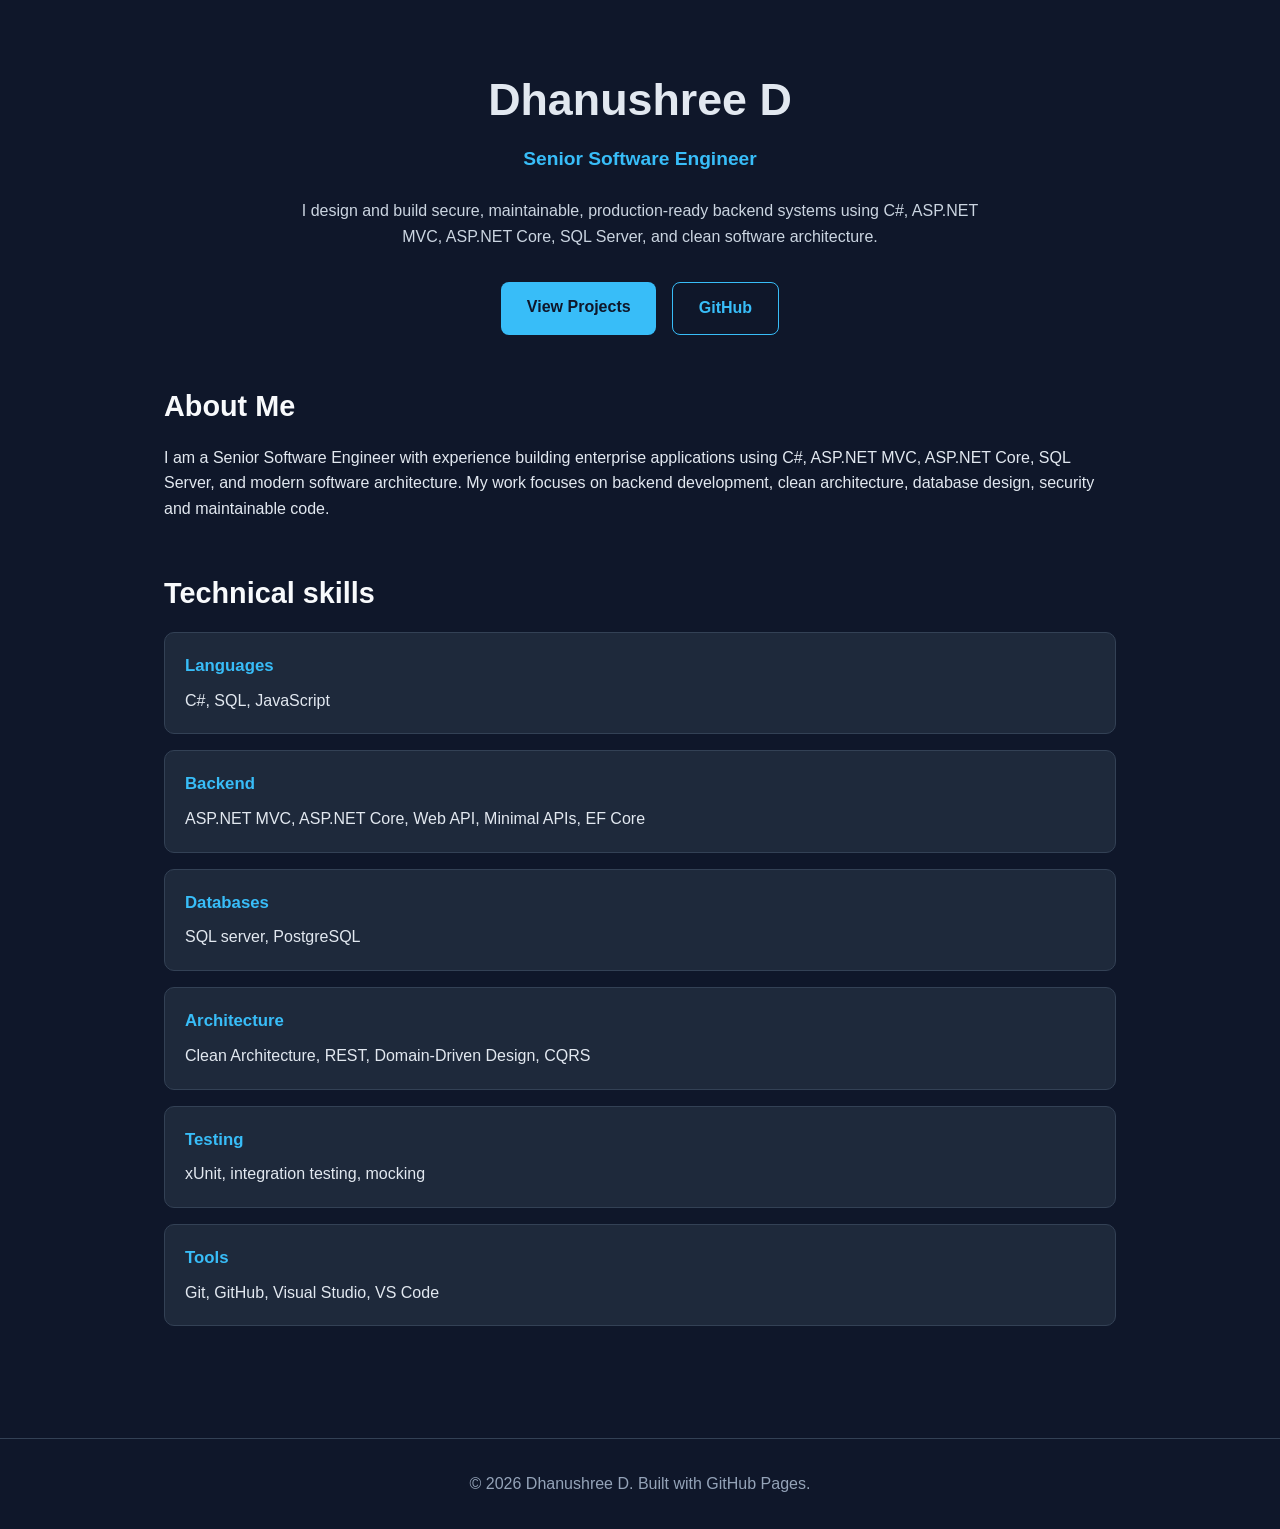
==== index.html @ 64f42e45 "feat: Add initial portfolio home page" ====
<!DOCTYPE html>
<html lang="en">
  <head>
    <meta charset="UTF-8" />
    <meta name="viewport" content="width=device-width, initial-scale=1.0" />
    <title>Dhanushree D | Senior Software Engineer</title>
    <meta name="description" content="Portfolio of Dhanushree D, Senior Software Engineer specializing in C#, ASP.NET Core, SQL Server, and clean software architecture." />
    <style>
      * {
        margin: 0;
        padding: 0;
        box-sizing: border-box;
      }
      body {
        font-family: "Segoe UI", Arial, sans-serif;
        background: #0f172a;
        color: #e2e8f0;
        line-height: 1.6;
      }
      .container {
        max-width: 1000px;
        margin: 0 auto;
        padding: 4rem 1.5rem;
      }
      header {
        text-align: center;
        margin-bottom: 3rem;
      }
      h1 {
        font-size: 2.8rem;
        margin-bottom: 0.5rem;
      }
      .role {
        color: #38bdf8;
        font-weight: 600;
        font-size: 1.2rem;
      }
      .intro {
        max-width: 700px;
        margin: 1.5rem auto 2rem;
        color: #cbd5e1;
      }
      .buttons {
        display: flex;
        gap: 1rem;
        justify-content: center;
        flex-wrap: wrap;
      }
      .btn {
        display: inline-block;
        padding: 0.8rem 1.6rem;
        border-radius: 8px;
        text-decoration: none;
        font-weight: 600;
        transition: 0.2s ease;
      }
      .btn-primary {
        background: #38bdf8;
        color: #0f172a;
      }
      .btn-primary:hover {
        background: #0ea5e9;
      }
      .btn-secondary {
        border: 1px solid #38bdf8;
        color: #38bdf8;
      }
      .btn-secondary:hover {
        background: rgba (56, 189, 248, 0.1);
      }
      section {
        margin-bottom: 3rem;
      }
      h2 {
        font-size: 1.8rem;
        margin-bottom: 1rem;
        color: #f8fafc;
      }
      .skills {
        display: grid;
        grid-template-columns: repeat(autofill, minmax(220px, 1fr));
        gap: 1rem;
      }
      .skill-card {
        background: #1e293b;
        padding: 1.25rem;
        border-radius: 10px;
        border: 1px solid #334155;
      }
      .skill-card h3 {
        color: #38bdf8;
        margin-bottom: 0.5rem;
        font-size: 1.05rem;
      }
      footer {
        text-align: center;
        padding: 2rem 0;
        color: #94a3b8;
        border-top: 1px solid #334155;
      }
      @media (max-width: 600px) {
        h1 {
          font-size: 2rem;
        }
      }
    </style>
  </head>
  <body>
    <div class="container">
      <header>
        <h1>Dhanushree D</h1>
        <p class="role">Senior Software Engineer</p>
        <p class="intro">          
          I design and build secure, maintainable, production-ready backend systems using C#, ASP.NET MVC, ASP.NET Core, SQL Server, and clean software architecture.
        </p>
          <div class="buttons">
          <a class="btn btn-primary" href="#projects">View Projects</a>
          <a class="btn btn-secondary" href="https://github.com/DhanushreeD-Codes" targer="_blank" rel="noopener">GitHub</a>
        </div>
      </header>
    <section id="about">
      <h2>About Me</h2>
      <p>
        I am a Senior Software Engineer with experience building enterprise applications using C#, ASP.NET MVC, ASP.NET Core, SQL Server, and modern software architecture.
        My work focuses on backend development, clean architecture, database design, security and maintainable code.
      </p>
    </section>
      <section id="skills">
        <h2>Technical skills</h2>
        <div class="skills">
          <div class="skill-card">
            <h3>Languages</h3>
            <p>C#, SQL, JavaScript</p>
          </div>
          <div class="skill-card">
            <h3>Backend</h3>
            <p>ASP.NET MVC, ASP.NET Core, Web API, Minimal APIs, EF Core</p>
          </div>
          <div class="skill-card">
            <h3>Databases</h3>
            <p>SQL server, PostgreSQL</p>
          </div>
          <div class="skill-card">
            <h3>Architecture</h3>
            <p>Clean Architecture, REST, Domain-Driven Design, CQRS</p>
          </div>
          <div class="skill-card">
            <h3>Testing</h3>
            <p>xUnit, integration testing, mocking</p>
          </div>
          <div class="skill-card">
            <h3>Tools</h3>
            <p>Git, GitHub, Visual Studio, VS Code</p>
          </div>
        </div>
      </section>
    </div>
    <footer>
      <p>©️ <span id="year"></span> Dhanushree D. Built with GitHub Pages.</p>
    </footer>
    <script>
      document.getElementById("year").textContent = new Date().getFullYear();
    </script>
  </body>
</html>
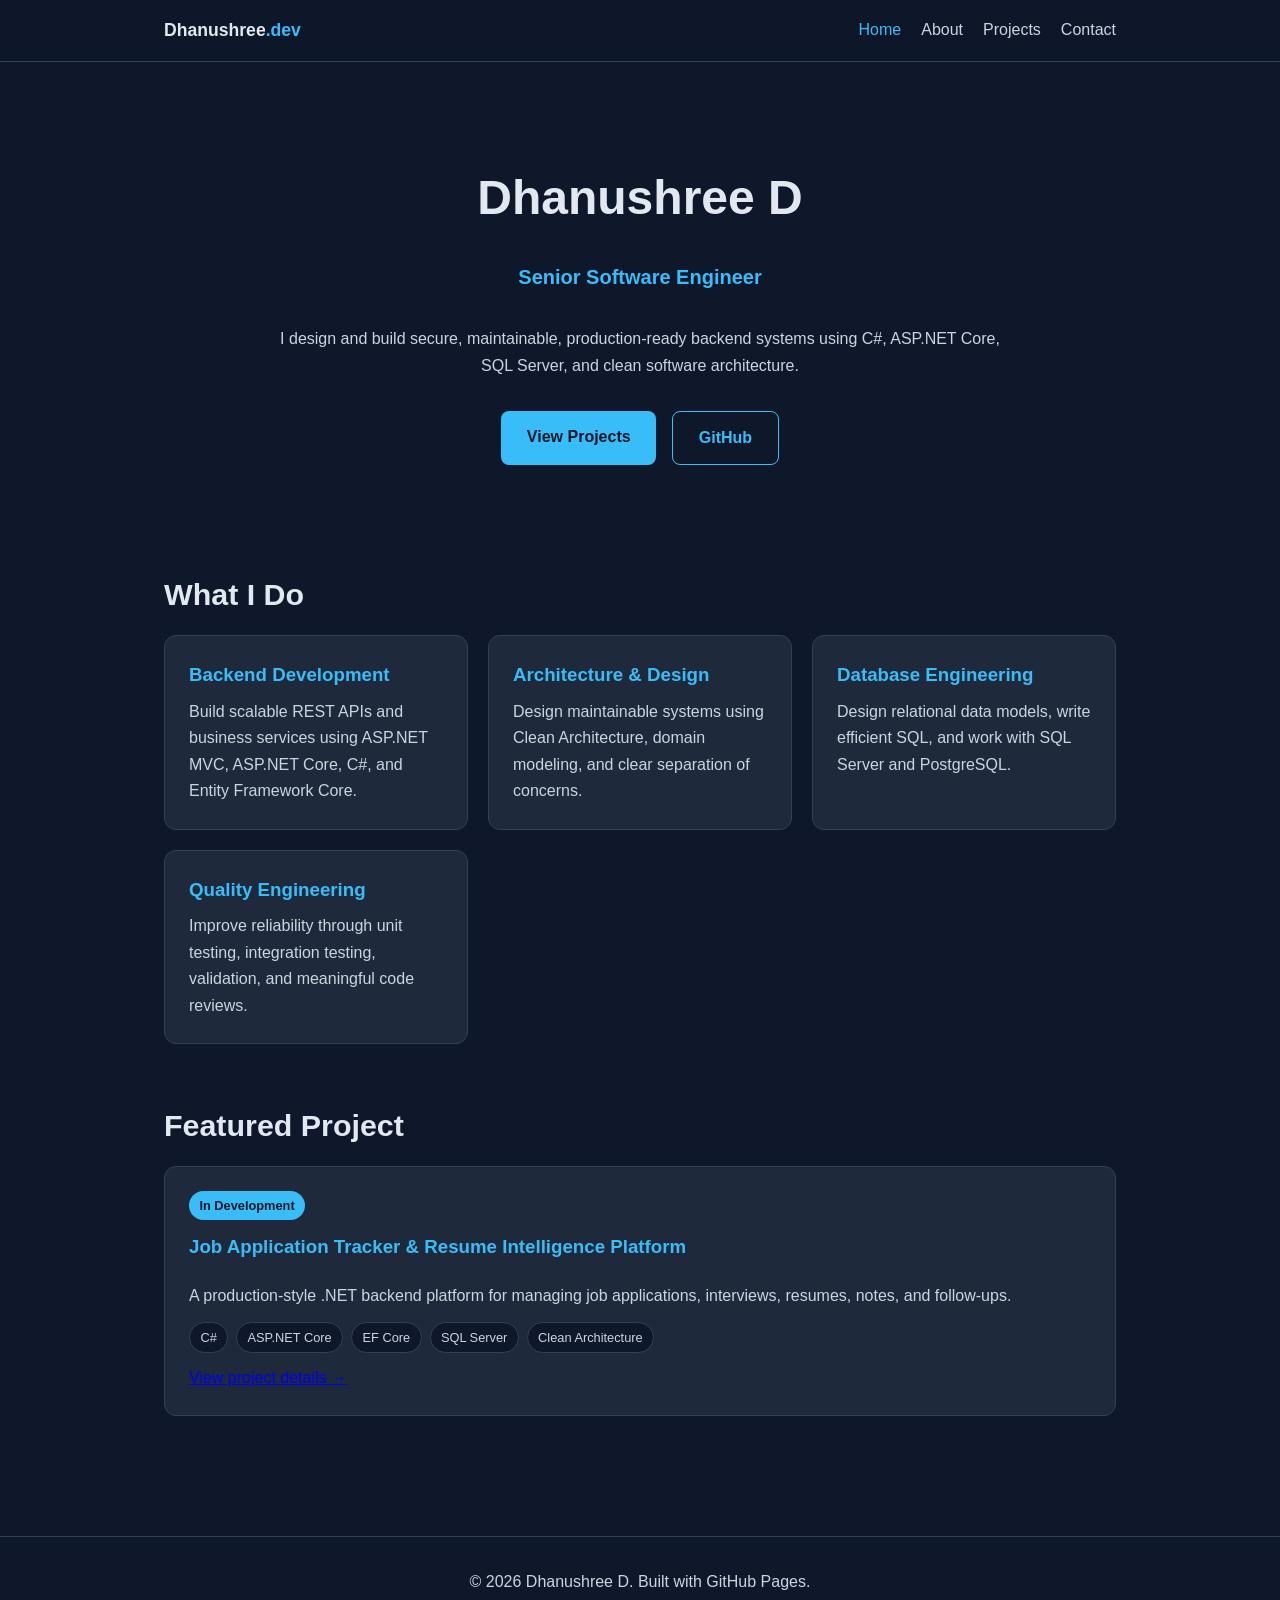
==== commit 23f3fff4: "feat: redesign homepage with shared layout and featured project" ====
--- a/index.html
+++ b/index.html
@@ -1,165 +1,87 @@
 <!DOCTYPE html>
 <html lang="en">
-  <head>
-    <meta charset="UTF-8" />
-    <meta name="viewport" content="width=device-width, initial-scale=1.0" />
-    <title>Dhanushree D | Senior Software Engineer</title>
-    <meta name="description" content="Portfolio of Dhanushree D, Senior Software Engineer specializing in C#, ASP.NET Core, SQL Server, and clean software architecture." />
-    <style>
-      * {
-        margin: 0;
-        padding: 0;
-        box-sizing: border-box;
-      }
-      body {
-        font-family: "Segoe UI", Arial, sans-serif;
-        background: #0f172a;
-        color: #e2e8f0;
-        line-height: 1.6;
-      }
-      .container {
-        max-width: 1000px;
-        margin: 0 auto;
-        padding: 4rem 1.5rem;
-      }
-      header {
-        text-align: center;
-        margin-bottom: 3rem;
-      }
-      h1 {
-        font-size: 2.8rem;
-        margin-bottom: 0.5rem;
-      }
-      .role {
-        color: #38bdf8;
-        font-weight: 600;
-        font-size: 1.2rem;
-      }
-      .intro {
-        max-width: 700px;
-        margin: 1.5rem auto 2rem;
-        color: #cbd5e1;
-      }
-      .buttons {
-        display: flex;
-        gap: 1rem;
-        justify-content: center;
-        flex-wrap: wrap;
-      }
-      .btn {
-        display: inline-block;
-        padding: 0.8rem 1.6rem;
-        border-radius: 8px;
-        text-decoration: none;
-        font-weight: 600;
-        transition: 0.2s ease;
-      }
-      .btn-primary {
-        background: #38bdf8;
-        color: #0f172a;
-      }
-      .btn-primary:hover {
-        background: #0ea5e9;
-      }
-      .btn-secondary {
-        border: 1px solid #38bdf8;
-        color: #38bdf8;
-      }
-      .btn-secondary:hover {
-        background: rgba (56, 189, 248, 0.1);
-      }
-      section {
-        margin-bottom: 3rem;
-      }
-      h2 {
-        font-size: 1.8rem;
-        margin-bottom: 1rem;
-        color: #f8fafc;
-      }
-      .skills {
-        display: grid;
-        grid-template-columns: repeat(autofill, minmax(220px, 1fr));
-        gap: 1rem;
-      }
-      .skill-card {
-        background: #1e293b;
-        padding: 1.25rem;
-        border-radius: 10px;
-        border: 1px solid #334155;
-      }
-      .skill-card h3 {
-        color: #38bdf8;
-        margin-bottom: 0.5rem;
-        font-size: 1.05rem;
-      }
-      footer {
-        text-align: center;
-        padding: 2rem 0;
-        color: #94a3b8;
-        border-top: 1px solid #334155;
-      }
-      @media (max-width: 600px) {
-        h1 {
-          font-size: 2rem;
-        }
-      }
-    </style>
-  </head>
-  <body>
-    <div class="container">
-      <header>
-        <h1>Dhanushree D</h1>
-        <p class="role">Senior Software Engineer</p>
-        <p class="intro">          
-          I design and build secure, maintainable, production-ready backend systems using C#, ASP.NET MVC, ASP.NET Core, SQL Server, and clean software architecture.
+<head>
+  <meta charset="UTF-8" />
+  <meta name="viewport" content="width=device-width, initial-scale=1.0" />
+  <title>Dhanushree D | Senior Software Engineer</title>
+  <meta name="description" content="Portfolio of Dhanushree D, Senior .NET Engineer specializing in C#, ASP.NET Core, SQL Server, and clean software architecture." />
+  <link rel="stylesheet" href="assets/css/style.css" />
+</head>
+<body>
+  <header class="site-header">
+    <nav class="nav">
+      <a class="brand" href="index.html">Dhanushree<span>.dev</span></a>
+      <div class="nav-links">
+        <a href="index.html">Home</a>
+        <a href="about.html">About</a>
+        <a href="projects.html">Projects</a>
+        <a href="contact.html">Contact</a>
+      </div>
+    </nav>
+  </header>
+
+  <main class="container">
+    <section class="hero">
+      <h1>Dhanushree D</h1>
+      <p class="role">Senior Software Engineer</p>
+      <p>
+        I design and build secure, maintainable, production-ready backend systems using C#, ASP.NET Core, SQL Server, and clean software architecture.
+      </p>
+
+      <div class="buttons">
+        <a class="btn btn-primary" href="projects.html">View Projects</a>
+        <a class="btn btn-secondary" href="https://github.com/DhanushreeD-codes" target="_blank" rel="noopener">GitHub</a>
+      </div>
+    </section>
+
+    <section>
+      <h2>What I Do</h2>
+      <div class="grid">
+        <div class="card">
+          <h3>Backend Development</h3>
+          <p>Build scalable REST APIs and business services using ASP.NET MVC, ASP.NET Core, C#, and Entity Framework Core.</p>
+        </div>
+        <div class="card">
+          <h3>Architecture & Design</h3>
+          <p>Design maintainable systems using Clean Architecture, domain modeling, and clear separation of concerns.</p>
+        </div>
+        <div class="card">
+          <h3>Database Engineering</h3>
+          <p>Design relational data models, write efficient SQL, and work with SQL Server and PostgreSQL.</p>
+        </div>
+        <div class="card">
+          <h3>Quality Engineering</h3>
+          <p>Improve reliability through unit testing, integration testing, validation, and meaningful code reviews.</p>
+        </div>
+      </div>
+    </section>
+
+    <section>
+      <h2>Featured Project</h2>
+      <div class="card project-card">
+        <span class="project-status">In Development</span>
+        <h3>Job Application Tracker & Resume Intelligence Platform</h3>
+        <p>
+          A production-style .NET backend platform for managing job applications, interviews, resumes, notes, and follow-ups.
         </p>
-          <div class="buttons">
-          <a class="btn btn-primary" href="#projects">View Projects</a>
-          <a class="btn btn-secondary" href="https://github.com/DhanushreeD-Codes" targer="_blank" rel="noopener">GitHub</a>
+        <div class="tags">
+          <span class="tag">C#</span>
+          <span class="tag">ASP.NET Core</span>
+          <span class="tag">EF Core</span>
+          <span class="tag">SQL Server</span>
+          <span class="tag">Clean Architecture</span>
         </div>
-      </header>
-    <section id="about">
-      <h2>About Me</h2>
-      <p>
-        I am a Senior Software Engineer with experience building enterprise applications using C#, ASP.NET MVC, ASP.NET Core, SQL Server, and modern software architecture.
-        My work focuses on backend development, clean architecture, database design, security and maintainable code.
-      </p>
+        <p>
+          <a href="projects.html">View project details →</a>
+        </p>
+      </div>
     </section>
-      <section id="skills">
-        <h2>Technical skills</h2>
-        <div class="skills">
-          <div class="skill-card">
-            <h3>Languages</h3>
-            <p>C#, SQL, JavaScript</p>
-          </div>
-          <div class="skill-card">
-            <h3>Backend</h3>
-            <p>ASP.NET MVC, ASP.NET Core, Web API, Minimal APIs, EF Core</p>
-          </div>
-          <div class="skill-card">
-            <h3>Databases</h3>
-            <p>SQL server, PostgreSQL</p>
-          </div>
-          <div class="skill-card">
-            <h3>Architecture</h3>
-            <p>Clean Architecture, REST, Domain-Driven Design, CQRS</p>
-          </div>
-          <div class="skill-card">
-            <h3>Testing</h3>
-            <p>xUnit, integration testing, mocking</p>
-          </div>
-          <div class="skill-card">
-            <h3>Tools</h3>
-            <p>Git, GitHub, Visual Studio, VS Code</p>
-          </div>
-        </div>
-      </section>
-    </div>
-    <footer>
-      <p>©️ <span id="year"></span> Dhanushree D. Built with GitHub Pages.</p>
-    </footer>
-    <script>
-      document.getElementById("year").textContent = new Date().getFullYear();
-    </script>
-  </body>
+  </main>
+
+  <footer class="site-footer">
+    <p>© <span id="year"></span> Dhanushree D. Built with GitHub Pages.</p>
+  </footer>
+
+  <script src="assets/js/main.js"></script>
+</body>
 </html>
--- a/assets/css/style.css
+++ b/assets/css/style.css
@@ -0,0 +1,254 @@
+:root {
+  --bg: #0f172a;
+  --surface: #1e293b;
+  --border: #334155;
+  --text: #e2e8f0;
+  --muted: #cbd5e1;
+  --accent: #38bdf8;
+  --accent-dark: #0ea5e9;
+}
+
+* {
+  margin: 0;
+  padding: 0;
+  box-sizing: border-box;
+}
+
+body {
+  font-family: "Segoe UI", Arial, sans-serif;
+  background: var(--bg);
+  color: var(--text);
+  line-height: 1.65;
+}
+
+.container {
+  max-width: 1000px;
+  margin: 0 auto;
+  padding: 2rem 1.5rem 4rem;
+}
+
+.site-header {
+  border-bottom: 1px solid var(--border);
+  background: rgba(15, 23, 42, 0.95);
+  position: sticky;
+  top: 0;
+  z-index: 10;
+}
+
+.nav {
+  max-width: 1000px;
+  margin: 0 auto;
+  padding: 1rem 1.5rem;
+  display: flex;
+  align-items: center;
+  justify-content: space-between;
+  gap: 1rem;
+  flex-wrap: wrap;
+}
+
+.brand {
+  font-weight: 700;
+  color: var(--text);
+  text-decoration: none;
+  font-size: 1.1rem;
+}
+
+.brand span {
+  color: var(--accent);
+}
+
+.nav-links {
+  display: flex;
+  gap: 1.25rem;
+  flex-wrap: wrap;
+}
+
+.nav-links a {
+  color: var(--muted);
+  text-decoration: none;
+  font-weight: 500;
+}
+
+.nav-links a:hover,
+.nav-links a.active {
+  color: var(--accent);
+}
+
+.hero {
+  text-align: center;
+  padding: 4rem 0 3rem;
+}
+
+.hero h1 {
+  font-size: 3rem;
+  margin-bottom: 0.5rem;
+}
+
+.hero .role {
+  color: var(--accent);
+  font-weight: 600;
+  font-size: 1.25rem;
+}
+
+.hero p {
+  max-width: 720px;
+  margin: 1.5rem auto 2rem;
+  color: var(--muted);
+}
+
+.buttons {
+  display: flex;
+  justify-content: center;
+  gap: 1rem;
+  flex-wrap: wrap;
+}
+
+.btn {
+  display: inline-block;
+  padding: 0.8rem 1.6rem;
+  border-radius: 8px;
+  text-decoration: none;
+  font-weight: 600;
+  transition: 0.2s ease;
+}
+
+.btn-primary {
+  background: var(--accent);
+  color: #0f172a;
+}
+
+.btn-primary:hover {
+  background: var(--accent-dark);
+}
+
+.btn-secondary {
+  border: 1px solid var(--accent);
+  color: var(--accent);
+}
+
+.btn-secondary:hover {
+  background: rgba(56, 189, 248, 0.1);
+}
+
+section {
+  margin-bottom: 3.5rem;
+}
+
+h2 {
+  font-size: 1.9rem;
+  margin-bottom: 1rem;
+}
+
+h3 {
+  color: var(--accent);
+  margin-bottom: 0.5rem;
+}
+
+p {
+  color: var(--muted);
+}
+
+.grid {
+  display: grid;
+  grid-template-columns: repeat(auto-fit, minmax(260px, 1fr));
+  gap: 1.25rem;
+}
+
+.card {
+  background: var(--surface);
+  border: 1px solid var(--border);
+  border-radius: 12px;
+  padding: 1.5rem;
+}
+
+.card ul {
+  margin-top: 0.75rem;
+  padding-left: 1.2rem;
+}
+
+.card li {
+  margin-bottom: 0.35rem;
+  color: var(--muted);
+}
+
+.project-card {
+  display: flex;
+  flex-direction: column;
+  gap: 0.75rem;
+}
+
+.project-status {
+  display: inline-block;
+  font-size: 0.8rem;
+  font-weight: 700;
+  color: #0f172a;
+  background: var(--accent);
+  padding: 0.25rem 0.65rem;
+  border-radius: 999px;
+  width: fit-content;
+}
+
+.tags {
+  display: flex;
+  flex-wrap: wrap;
+  gap: 0.5rem;
+}
+
+.tag {
+  background: #0f172a;
+  border: 1px solid var(--border);
+  color: var(--muted);
+  padding: 0.25rem 0.65rem;
+  border-radius: 999px;
+  font-size: 0.8rem;
+}
+
+.timeline {
+  display: grid;
+  gap: 1.25rem;
+}
+
+.timeline-item {
+  border-left: 3px solid var(--accent);
+  padding-left: 1.25rem;
+}
+
+.contact-links {
+  display: grid;
+  gap: 1rem;
+  margin-top: 1.5rem;
+}
+
+.contact-link {
+  display: flex;
+  align-items: center;
+  justify-content: space-between;
+  background: var(--surface);
+  border: 1px solid var(--border);
+  border-radius: 10px;
+  padding: 1rem 1.25rem;
+  color: var(--text);
+  text-decoration: none;
+  transition: 0.2s ease;
+}
+
+.contact-link:hover {
+  border-color: var(--accent);
+}
+
+.site-footer {
+  border-top: 1px solid var(--border);
+  padding: 2rem 1.5rem;
+  text-align: center;
+  color: #94a3b8;
+}
+
+@media (max-width: 640px) {
+  .hero h1 {
+    font-size: 2.1rem;
+  }
+
+  .nav {
+    justify-content: center;
+  }
+}
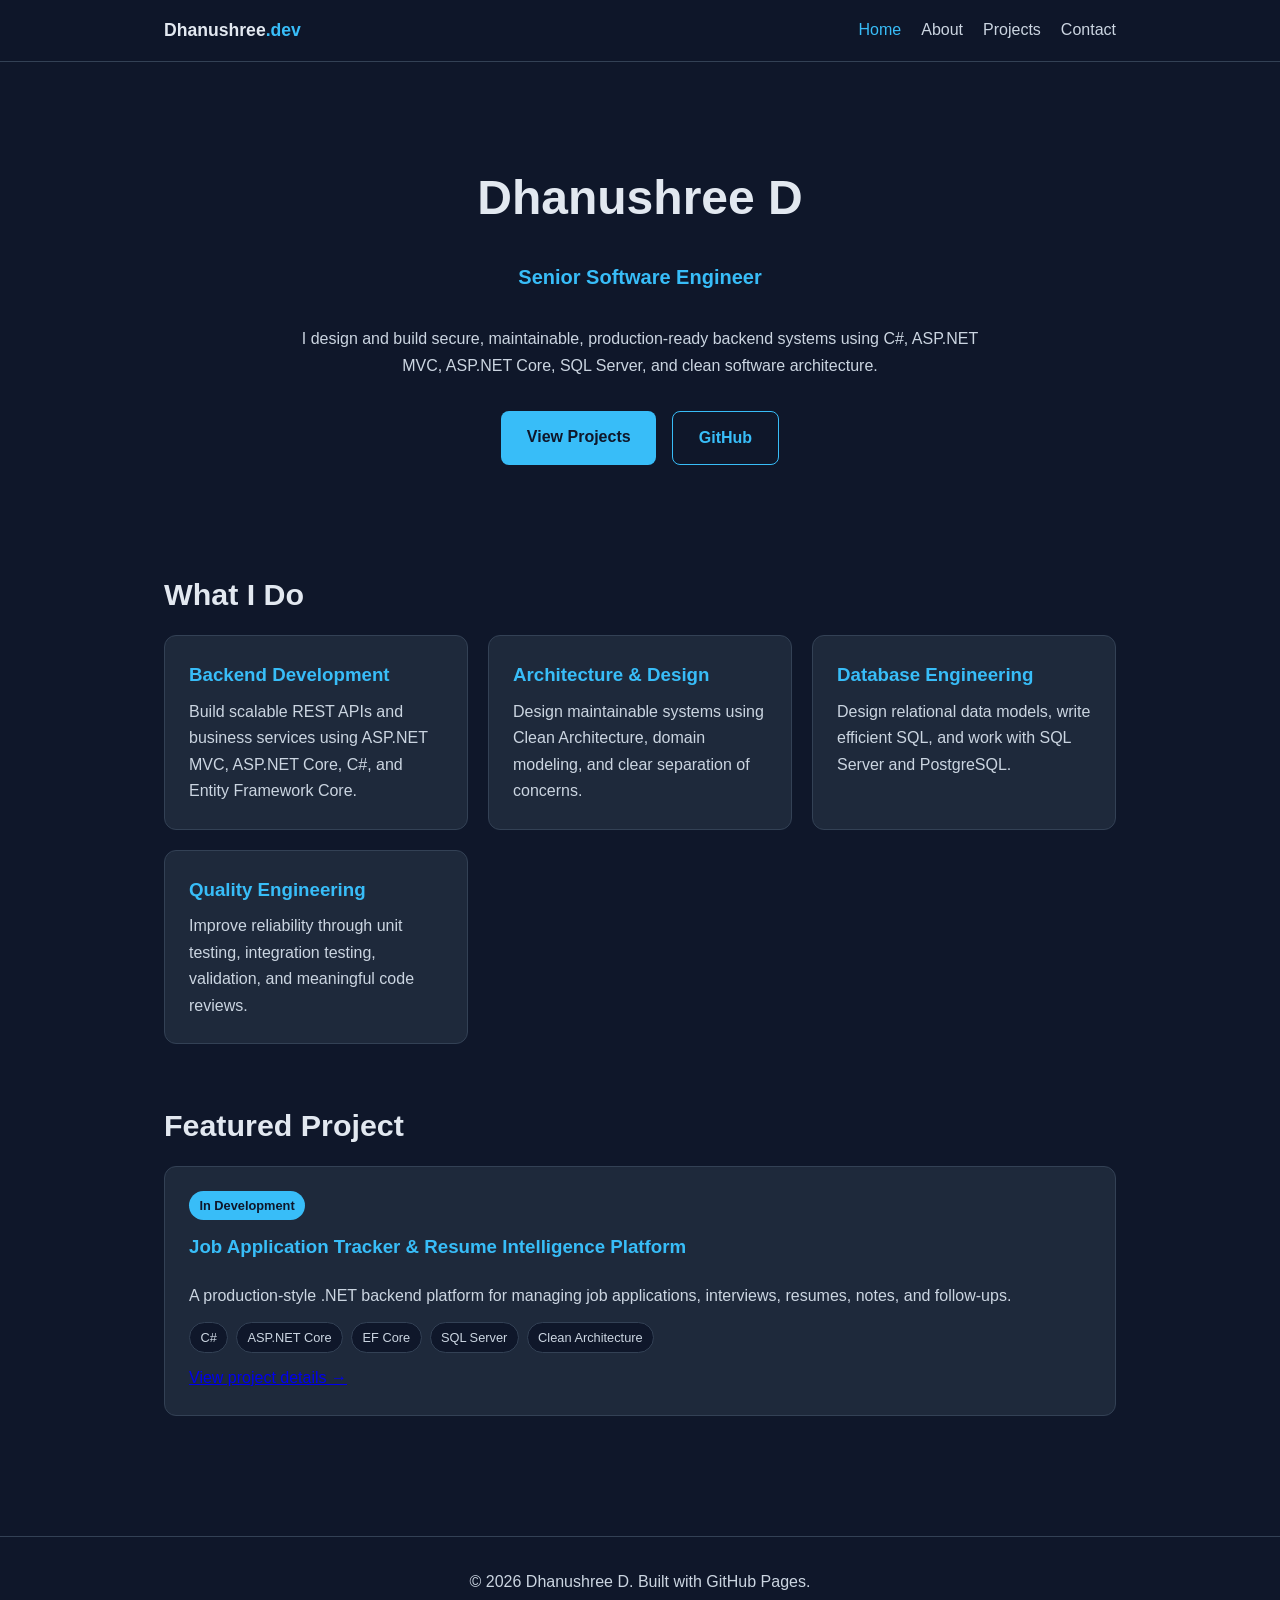
==== commit f6912ac4: "Update job title from .NET Engineer to Software Engineer" ====
--- a/index.html
+++ b/index.html
@@ -4,7 +4,7 @@
   <meta charset="UTF-8" />
   <meta name="viewport" content="width=device-width, initial-scale=1.0" />
   <title>Dhanushree D | Senior Software Engineer</title>
-  <meta name="description" content="Portfolio of Dhanushree D, Senior .NET Engineer specializing in C#, ASP.NET Core, SQL Server, and clean software architecture." />
+  <meta name="description" content="Portfolio of Dhanushree D, Senior Software Engineer specializing in C#, ASP.NET MVC, ASP.NET Core, SQL Server, and clean software architecture." />
   <link rel="stylesheet" href="assets/css/style.css" />
 </head>
 <body>
@@ -25,7 +25,7 @@
       <h1>Dhanushree D</h1>
       <p class="role">Senior Software Engineer</p>
       <p>
-        I design and build secure, maintainable, production-ready backend systems using C#, ASP.NET Core, SQL Server, and clean software architecture.
+        I design and build secure, maintainable, production-ready backend systems using C#, ASP.NET MVC, ASP.NET Core, SQL Server, and clean software architecture.
       </p>
 
       <div class="buttons">
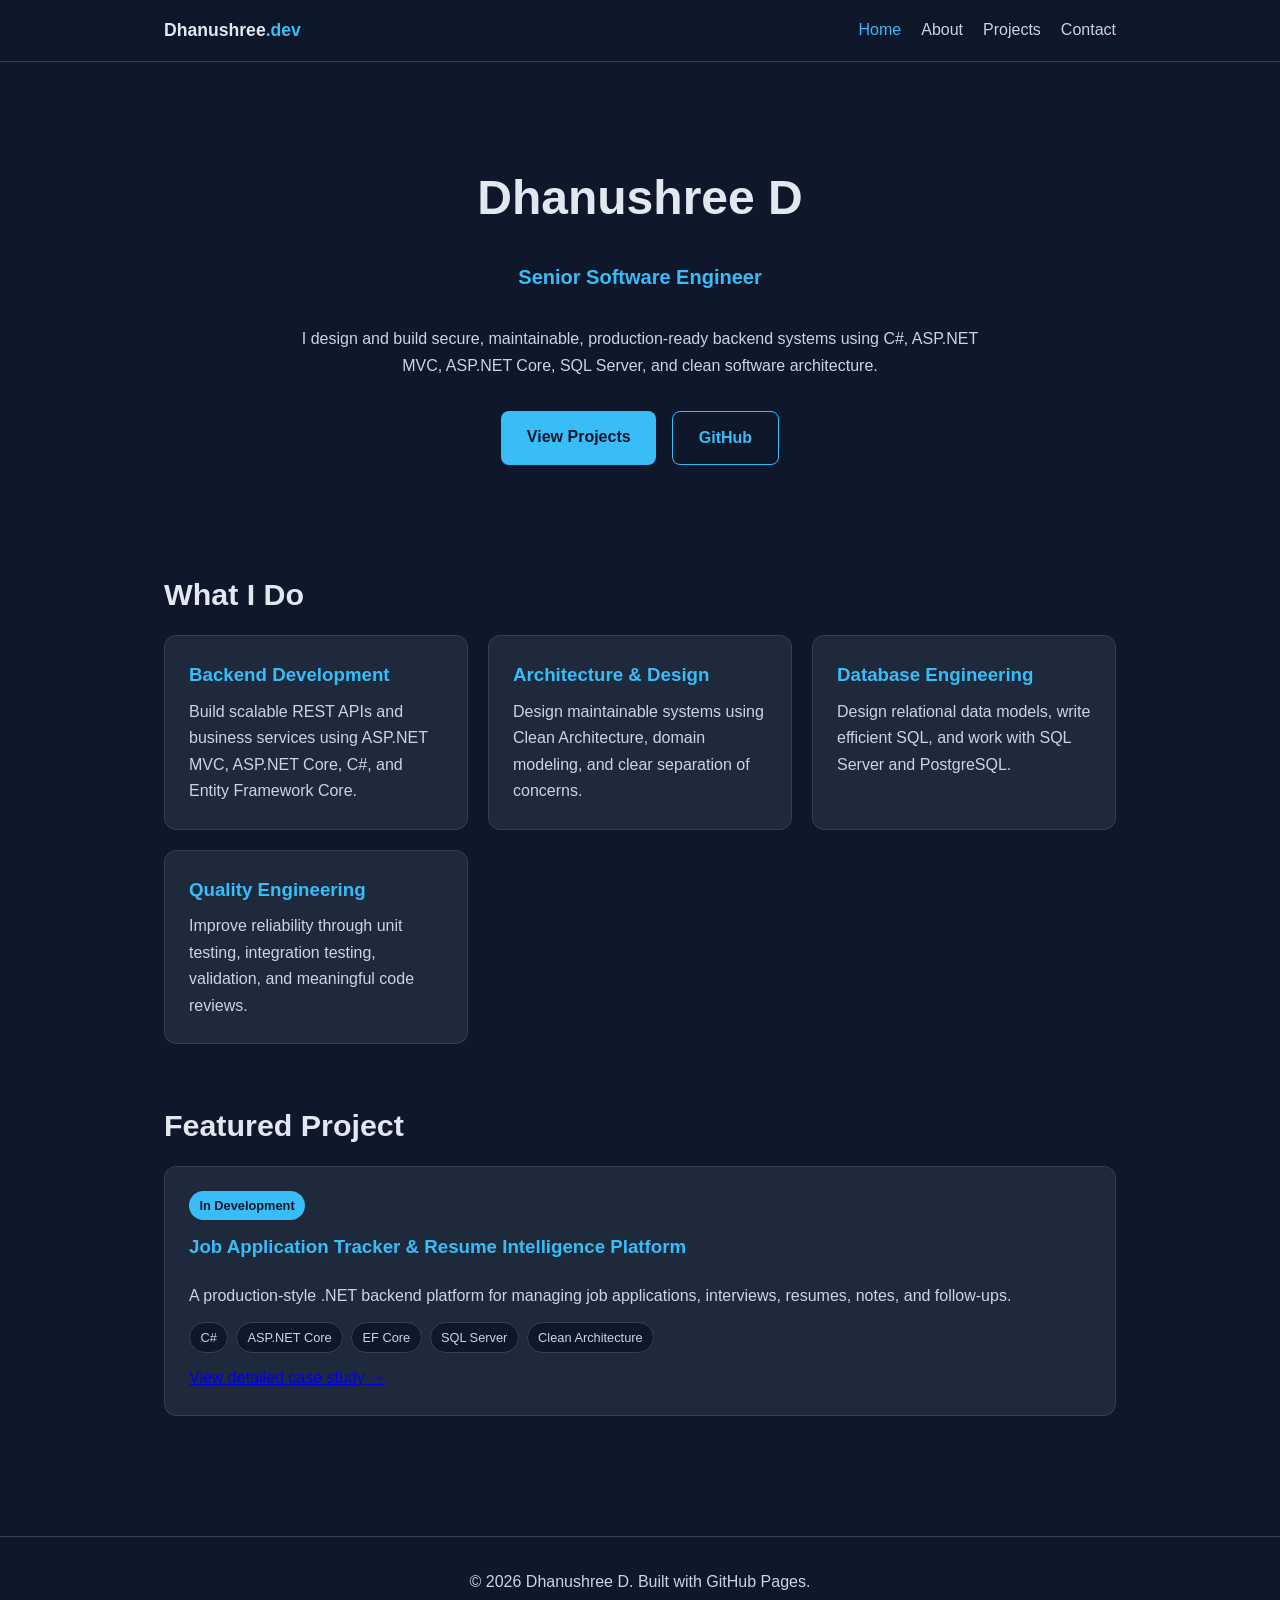
==== commit 1d54969b: "docs: link homepage featured project to case study" ====
--- a/index.html
+++ b/index.html
@@ -72,7 +72,7 @@
           <span class="tag">Clean Architecture</span>
         </div>
         <p>
-          <a href="projects.html">View project details →</a>
+          <a href="project-job-application-tracker.html">View detailed case study →</a>
         </p>
       </div>
     </section>
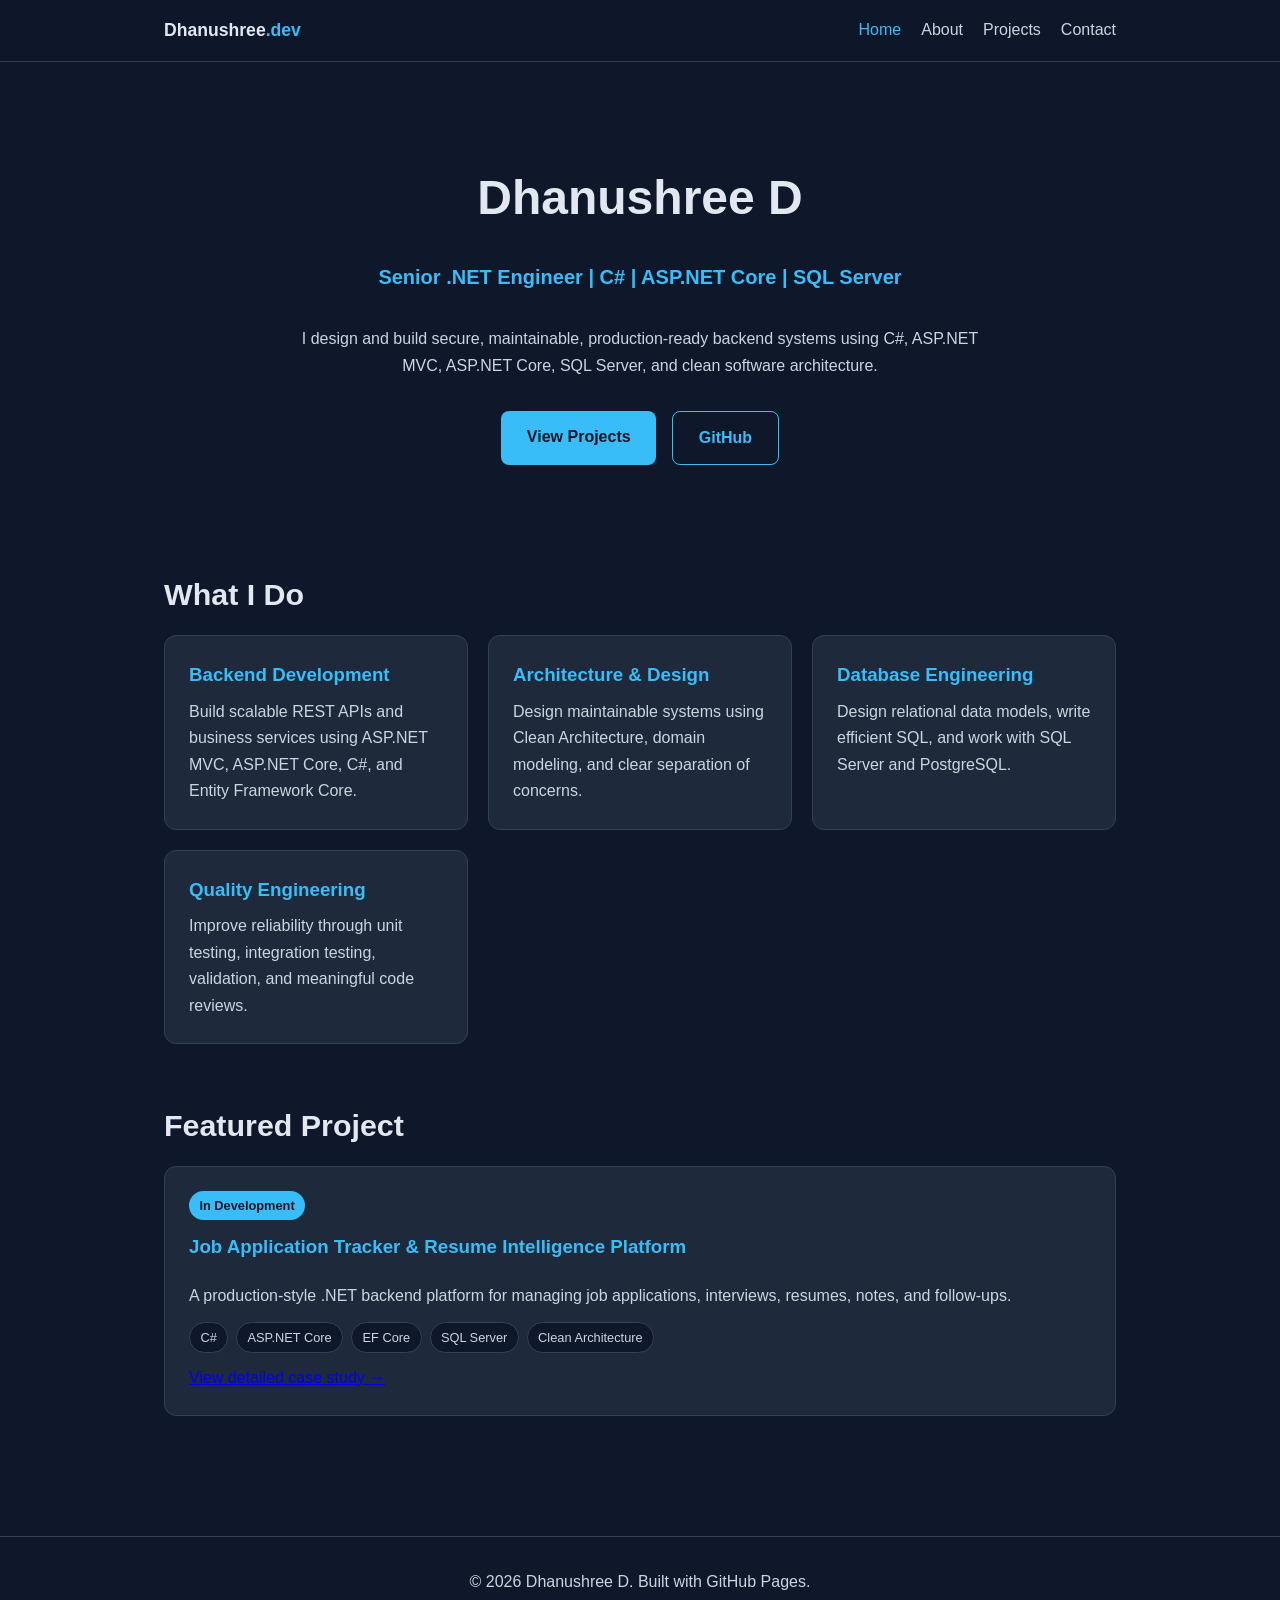
==== commit 6faf7302: "feat: improve homepage role headline" ====
--- a/index.html
+++ b/index.html
@@ -23,7 +23,7 @@
   <main class="container">
     <section class="hero">
       <h1>Dhanushree D</h1>
-      <p class="role">Senior Software Engineer</p>
+      <p class="role">Senior .NET Engineer | C# | ASP.NET Core | SQL Server</p>
       <p>
         I design and build secure, maintainable, production-ready backend systems using C#, ASP.NET MVC, ASP.NET Core, SQL Server, and clean software architecture.
       </p>
